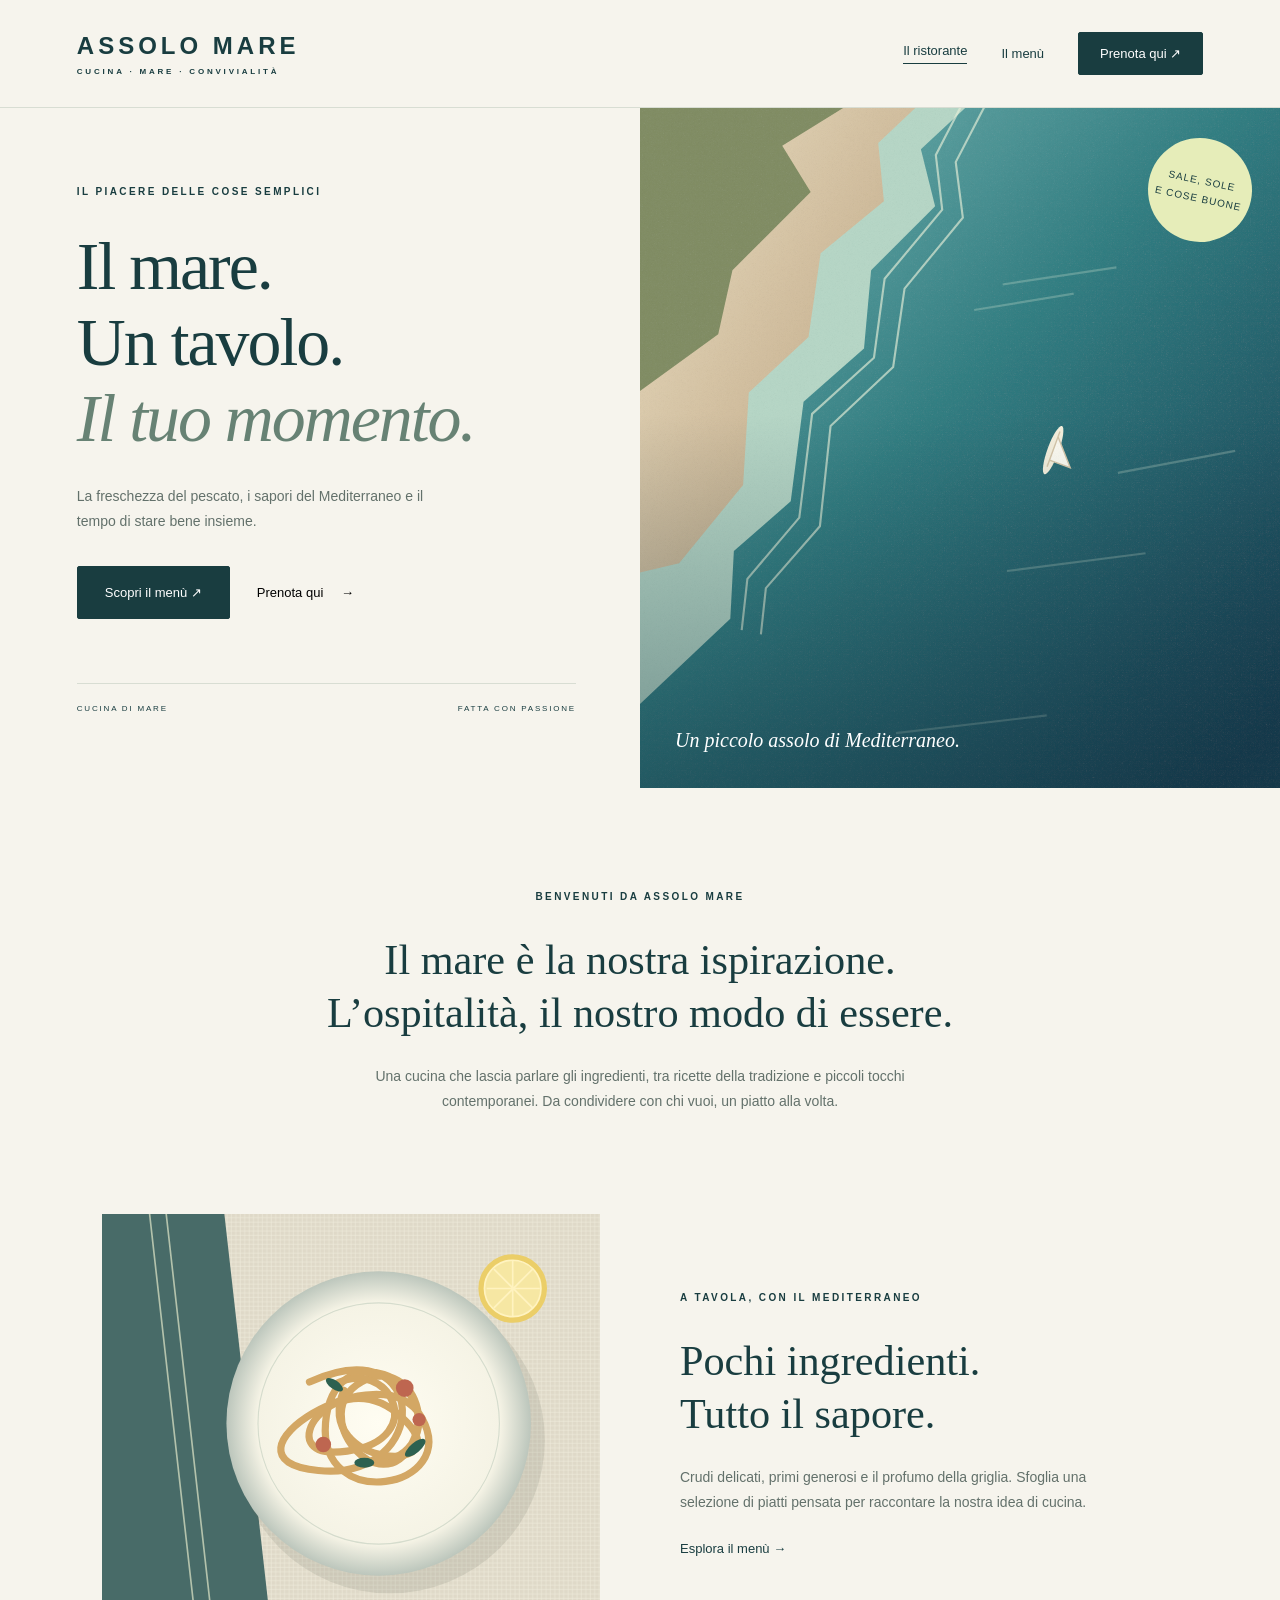
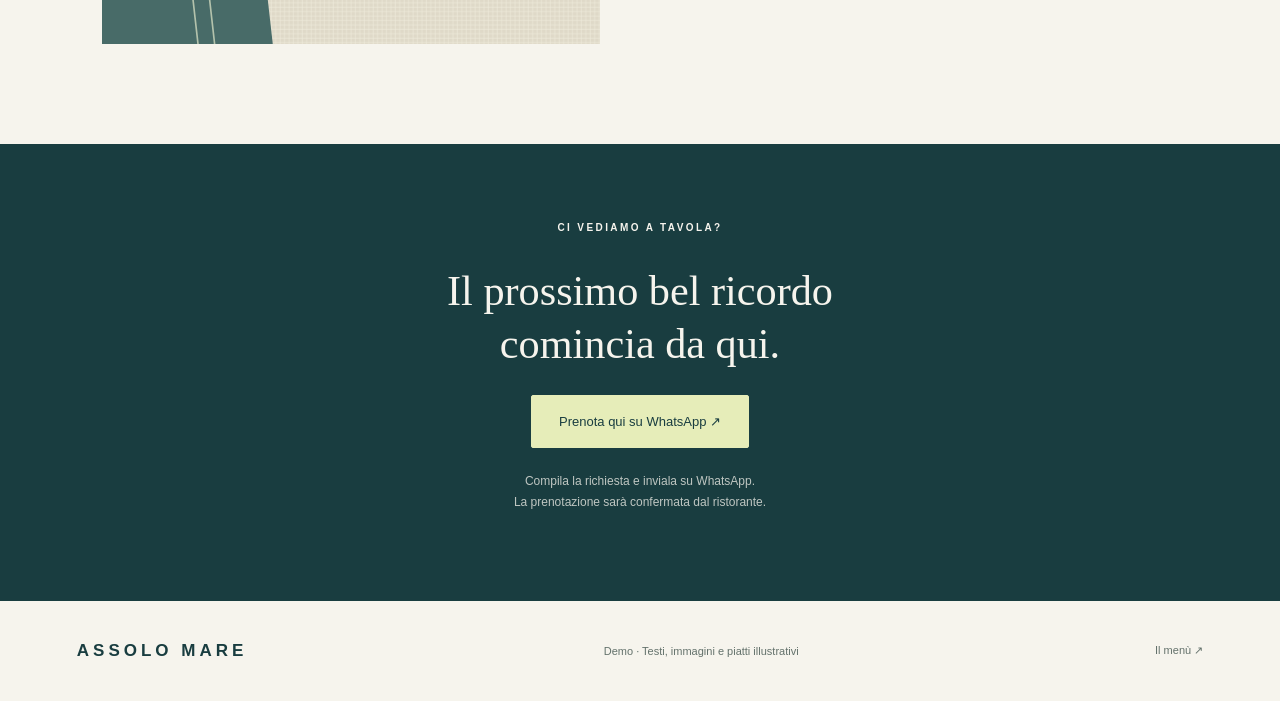
==== index.html @ 233ad866 "Create Assolo Mare restaurant demo with menu and booking form" ====
<!doctype html>
<html lang="it">
<head><meta charset="utf-8"><meta name="viewport" content="width=device-width,initial-scale=1"><title>Assolo Mare — Il mare, senza fretta</title><meta name="description" content="La demo di Assolo Mare: cucina di mare, menù e prenotazioni su WhatsApp."><link rel="stylesheet" href="style.css"><script src="app.js" defer></script></head>
<body>
<header><a class="brand" href="index.html">ASSOLO MARE<span>CUCINA · MARE · CONVIVIALITÀ</span></a><nav aria-label="Navigazione principale"><a href="index.html" aria-current="page">Il ristorante</a><a href="menu.html">Il menù</a><button class="button small" data-book>Prenota qui ↗</button></nav></header>
<main><section class="hero"><div class="hero-copy"><p class="eyebrow">IL PIACERE DELLE COSE SEMPLICI</p><h1>Il mare.<br>Un tavolo.<br><em>Il tuo momento.</em></h1><p>La freschezza del pescato, i sapori del Mediterraneo e il tempo di stare bene insieme.</p><div class="actions"><a class="button" href="menu.html">Scopri il menù ↗</a><button class="text-button" data-book>Prenota qui <span>→</span></button></div><div class="hero-foot"><span>CUCINA DI MARE</span><span>FATTA CON PASSIONE</span></div></div><div class="hero-image" role="img" aria-label="Scorcio del mare e della costa mediterranea"><span class="image-label">Un piccolo assolo di Mediterraneo.</span><div class="roundel">SALE, SOLE<br>E COSE BUONE</div></div></section>
<section class="intro"><p class="eyebrow">BENVENUTI DA ASSOLO MARE</p><h2>Il mare è la nostra ispirazione.<br>L’ospitalità, il nostro modo di essere.</h2><p>Una cucina che lascia parlare gli ingredienti, tra ricette della tradizione e piccoli tocchi contemporanei. Da condividere con chi vuoi, un piatto alla volta.</p></section>
<section class="feature"><div class="food-image" role="img" aria-label="Piatto di cucina mediterranea"></div><div><p class="eyebrow">A TAVOLA, CON IL MEDITERRANEO</p><h2>Pochi ingredienti.<br>Tutto il sapore.</h2><p>Crudi delicati, primi generosi e il profumo della griglia. Sfoglia una selezione di piatti pensata per raccontare la nostra idea di cucina.</p><a class="text-button" href="menu.html">Esplora il menù →</a></div></section>
<section class="booking-banner"><p class="eyebrow">CI VEDIAMO A TAVOLA?</p><h2>Il prossimo bel ricordo<br>comincia da qui.</h2><button class="button light" data-book>Prenota qui su WhatsApp ↗</button><p>Compila la richiesta e inviala su WhatsApp.<br>La prenotazione sarà confermata dal ristorante.</p></section></main>
<footer><a class="brand" href="index.html">ASSOLO MARE</a><span>Demo · Testi, immagini e piatti illustrativi</span><a href="menu.html">Il menù ↗</a></footer>
<dialog id="booking"><form id="booking-form"><button type="button" class="close" aria-label="Chiudi prenotazione">×</button><p class="eyebrow">UN TAVOLO PER TE</p><h2>Prenota il tuo momento.</h2><p>Prepara la richiesta: potrai rileggerla e inviarla su WhatsApp.</p><label>Nome<input name="name" autocomplete="given-name" required maxlength="80" placeholder="Come ti chiami?"></label><div class="form-row"><label>Data<input name="date" type="date" required></label><label>Ora<input name="time" type="time" required></label></div><label>Persone<select name="guests"><option>1</option><option selected>2</option><option>3</option><option>4</option><option>5</option><option>6</option><option>7</option><option>8</option><option>9</option><option>10</option><option>Più di 10</option></select></label><label>Note (facoltative)<textarea name="notes" maxlength="500" placeholder="Allergie, esigenze particolari…"></textarea></label><p id="booking-status" role="status"></p><button class="button" type="submit">Continua su WhatsApp ↗</button><p class="fine">La richiesta non conferma la prenotazione. Attendi la risposta del ristorante.</p></form></dialog>
</body></html>
---- style.css ----
:root{--paper:#f6f4ed;--ink:#193d40;--muted:#63716b;--line:#d8ddd3;--lime:#e6edb9}*{box-sizing:border-box}body{margin:0;background:var(--paper);color:var(--ink);font-family:'DM Sans',sans-serif}a{color:inherit;text-decoration:none}button,input,select,textarea{font:inherit}button,a,input,select,textarea{-webkit-tap-highlight-color:transparent}button{cursor:pointer}header{height:108px;padding:0 6%;display:flex;align-items:center;justify-content:space-between;border-bottom:1px solid var(--line)}.brand{font-size:24px;letter-spacing:4px;font-weight:600}.brand span{display:block;font-size:8px;letter-spacing:2.8px;margin-top:7px}nav{display:flex;gap:34px;align-items:center;font-size:13px}nav a[aria-current]{border-bottom:1px solid;padding-bottom:5px}.button{border:1px solid var(--ink);background:var(--ink);color:white;display:inline-flex;justify-content:center;align-items:center;padding:18px 27px;font-size:13px;border-radius:2px;gap:16px}.button:hover{background:#2c5556}.button.small{padding:13px 21px}.hero{display:grid;grid-template-columns:1fr 1fr;min-height:680px}.hero-copy{padding:75px 10% 25px 12%}.eyebrow{font-size:10px;letter-spacing:2.4px;font-weight:600;margin:0 0 28px}h1,h2,h3{font-family:'Playfair Display',Georgia,serif;font-weight:400}h1{font-size:clamp(48px,5.3vw,82px);line-height:1.12;letter-spacing:-2px;margin:0 0 27px}h1 em{font-weight:400;color:#678274}p{line-height:1.8}.hero-copy>p:not(.eyebrow){max-width:350px;color:var(--muted);font-size:14px}.actions{display:flex;align-items:center;gap:27px;margin-top:32px}.text-button{border:0;background:none;padding:12px 0;font-size:13px;display:inline-block}.text-button span{margin-left:14px}.hero-foot{display:flex;justify-content:space-between;border-top:1px solid var(--line);font-size:8px;letter-spacing:1.8px;padding-top:20px;margin-top:64px}.hero-image{position:relative;background:linear-gradient(0deg,#112f3c66,transparent 55%),url('assets/coast.svg') center/cover;min-height:600px}.image-label{position:absolute;bottom:36px;left:35px;color:white;font-family:Georgia,serif;font-style:italic;font-size:20px}.roundel{position:absolute;right:28px;top:30px;border-radius:50%;width:104px;height:104px;background:var(--lime);display:grid;place-content:center;text-align:center;transform:rotate(12deg);font-size:10px;line-height:1.8;letter-spacing:1px}.intro{text-align:center;padding:100px 20px;max-width:850px;margin:auto}h2{font-size:clamp(32px,3.3vw,47px);line-height:1.25;margin:0 0 24px}.intro>p:last-child{color:var(--muted);font-size:14px;max-width:600px;margin:auto}.feature{display:grid;grid-template-columns:1fr 1fr;gap:80px;align-items:center;padding:0 8% 100px}.food-image{height:430px;background:url('assets/table.svg') center/cover}.feature>div:last-child{max-width:420px}.feature p:not(.eyebrow){font-size:14px;color:var(--muted)}.booking-banner{background:var(--ink);color:var(--paper);text-align:center;padding:75px 20px}.light{background:var(--lime);color:var(--ink);border-color:var(--lime)}.light:hover{background:white}.booking-banner>p:last-child{font-size:12px;opacity:.75;margin-top:23px}footer{padding:40px 6%;display:flex;justify-content:space-between;align-items:center;gap:20px}footer .brand{font-size:17px}footer span,footer>a:last-child{font-size:11px;color:var(--muted)}dialog{border:0;background:var(--paper);color:var(--ink);padding:38px;width:min(540px,94vw);max-height:92vh;border-radius:5px}dialog::backdrop{background:#0b2529b8;backdrop-filter:blur(4px)}dialog h2{font-size:34px}dialog p{font-size:13px}dialog .eyebrow{margin-bottom:16px}.close{position:absolute;right:15px;top:10px;border:0;background:none;font-size:30px;color:var(--ink)}label{display:flex;flex-direction:column;gap:7px;font-size:12px;margin:15px 0}input,select,textarea{padding:12px;border:1px solid #bac7bf;background:#fff;color:var(--ink);border-radius:2px;width:100%;min-width:0}textarea{resize:vertical;min-height:70px}.form-row{display:grid;grid-template-columns:1fr 1fr;gap:15px}.fine{font-size:11px!important;color:var(--muted)}form>.button{width:100%}#booking-status{color:#805223}.menu-heading{text-align:center;padding:70px 20px 45px}.menu-heading h1{font-size:70px}.menu-heading p:last-child{font-size:13px;color:var(--muted)}.menu-tabs{display:flex;justify-content:center;gap:30px;flex-wrap:wrap;border-block:1px solid var(--line);padding:20px;font-size:12px}.menu-tabs a:hover{text-decoration:underline}.menu-list{max-width:850px;margin:auto;padding:40px 24px 70px}.menu-section{scroll-margin-top:25px;margin-bottom:46px}.menu-section h2{font-size:35px;padding-bottom:17px;border-bottom:1px solid var(--line)}.dish{display:grid;grid-template-columns:1fr auto;gap:10px 30px;margin:25px 0}.dish h3{font-size:23px;margin:0}.dish p{grid-column:1;font-size:12px;color:var(--muted);margin:0}.price{grid-column:2;grid-row:1;font-size:15px;padding-top:5px}.menu-note{border-top:1px solid var(--line);padding-top:20px;font-size:12px;color:var(--muted)}:focus-visible{outline:3px solid #a2b577;outline-offset:4px}@media(max-width:760px){header{height:90px;padding:0 5%}.brand{font-size:18px;letter-spacing:2px}.brand span{font-size:6px;letter-spacing:1.3px}nav{gap:17px}nav>a:first-child{display:none}.button.small{padding:11px 12px;font-size:11px}.hero{grid-template-columns:1fr}.hero-copy{padding:47px 7% 30px}h1{font-size:57px}.hero-image{min-height:410px}.hero-foot{margin-top:35px}.intro{padding:65px 7%}.feature{grid-template-columns:1fr;gap:30px;padding:0 7% 60px}.food-image{height:330px}.feature>div:last-child{max-width:none}.booking-banner{padding:60px 7%}footer{flex-wrap:wrap;padding:30px 7%}footer span{order:3;flex-basis:100%}.menu-heading{padding-top:50px}.menu-heading h1{font-size:53px}.menu-tabs{gap:22px}.actions{gap:20px}dialog{padding:30px 23px}}
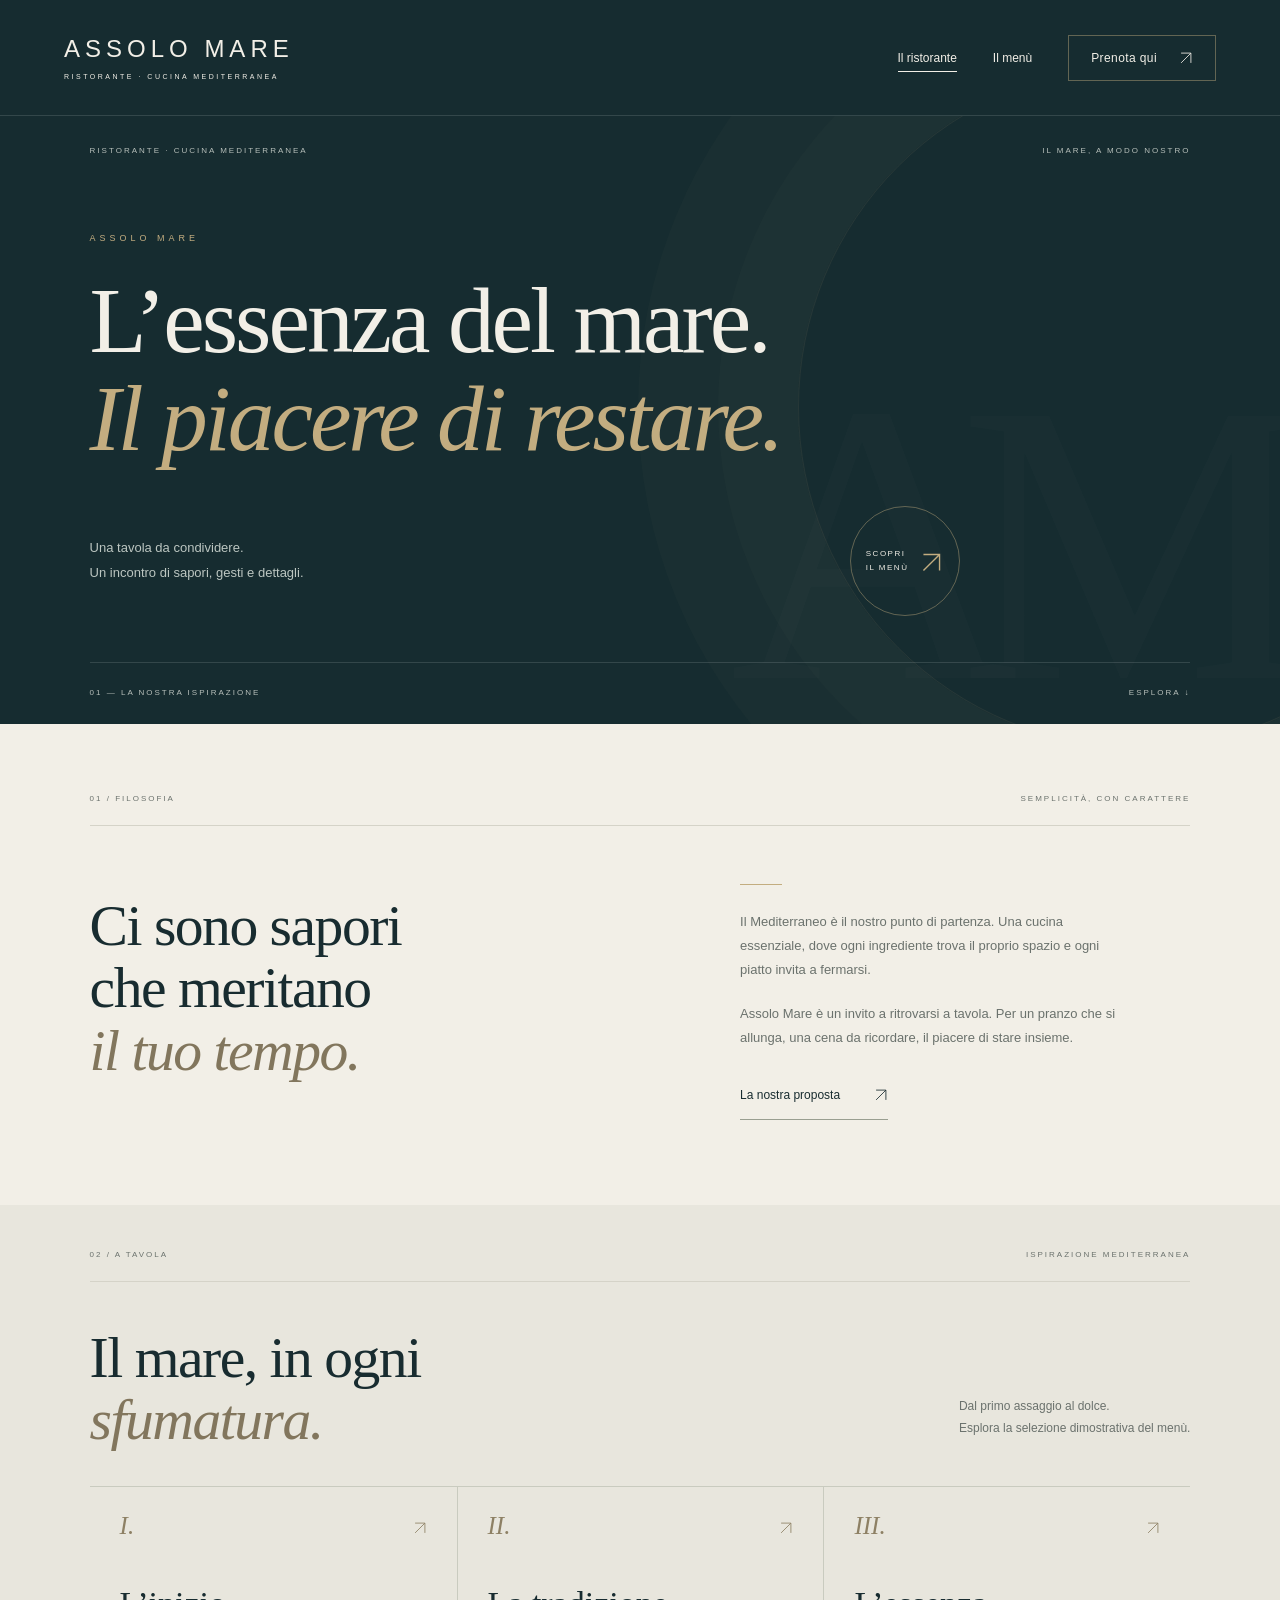
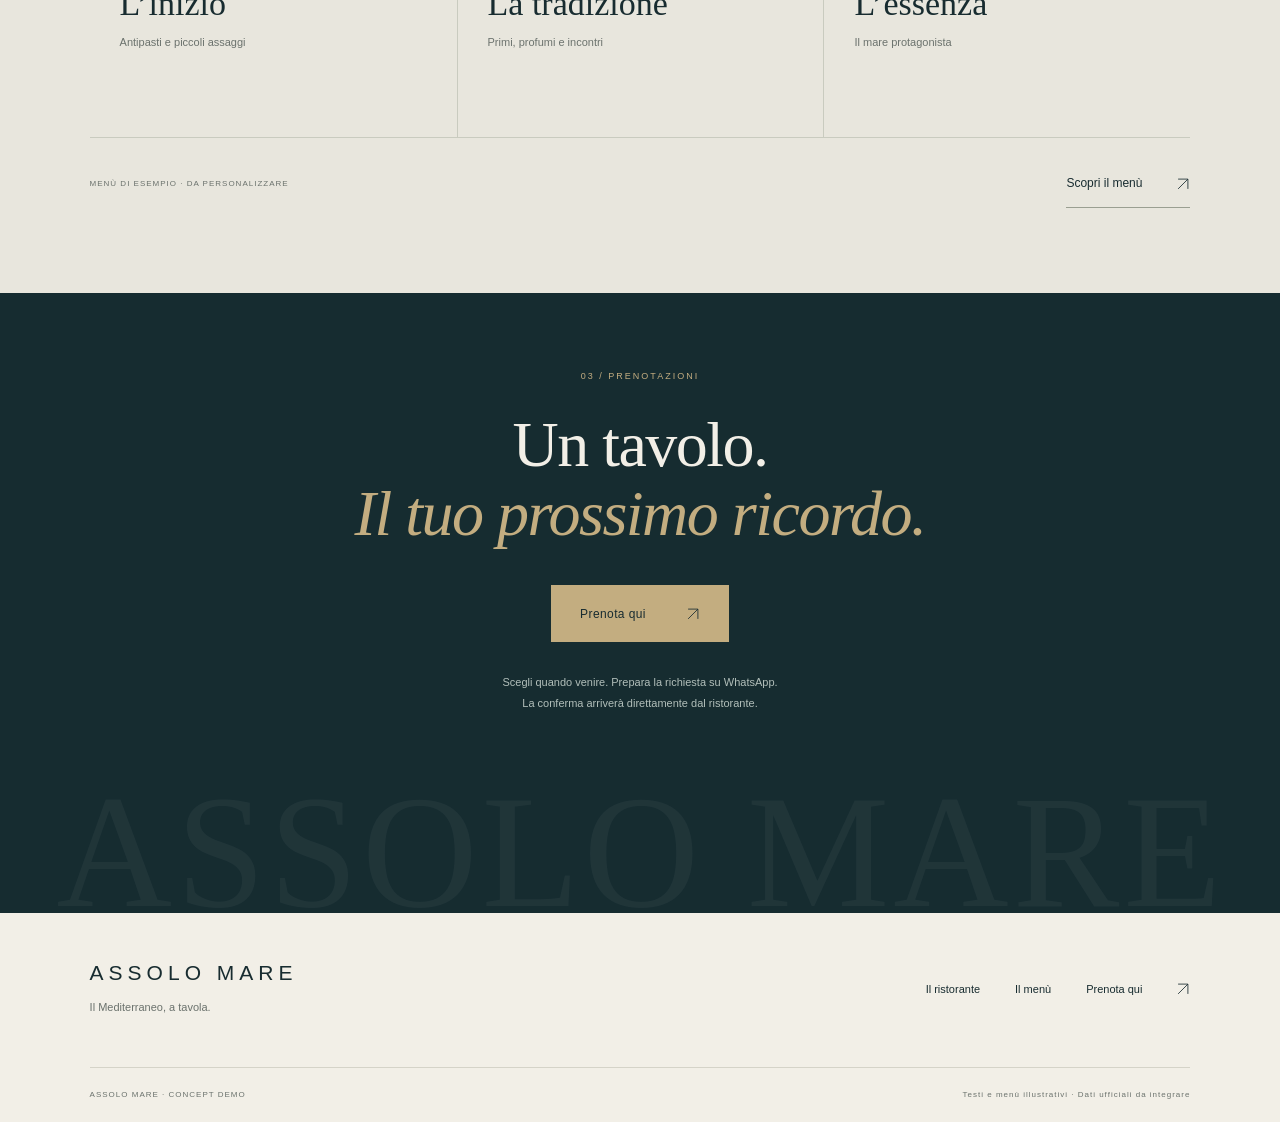
==== commit 044c203b: "Refine restaurant demo with editorial layout and accessible navigation" ====
--- a/index.html
+++ b/index.html
@@ -1,12 +1,14 @@
 <!doctype html>
 <html lang="it">
 <head><meta charset="utf-8"><meta name="viewport" content="width=device-width,initial-scale=1"><title>Assolo Mare — Il mare, senza fretta</title><meta name="description" content="La demo di Assolo Mare: cucina di mare, menù e prenotazioni su WhatsApp."><link rel="stylesheet" href="style.css"><script src="app.js" defer></script></head>
-<body>
-<header><a class="brand" href="index.html">ASSOLO MARE<span>CUCINA · MARE · CONVIVIALITÀ</span></a><nav aria-label="Navigazione principale"><a href="index.html" aria-current="page">Il ristorante</a><a href="menu.html">Il menù</a><button class="button small" data-book>Prenota qui ↗</button></nav></header>
-<main><section class="hero"><div class="hero-copy"><p class="eyebrow">IL PIACERE DELLE COSE SEMPLICI</p><h1>Il mare.<br>Un tavolo.<br><em>Il tuo momento.</em></h1><p>La freschezza del pescato, i sapori del Mediterraneo e il tempo di stare bene insieme.</p><div class="actions"><a class="button" href="menu.html">Scopri il menù ↗</a><button class="text-button" data-book>Prenota qui <span>→</span></button></div><div class="hero-foot"><span>CUCINA DI MARE</span><span>FATTA CON PASSIONE</span></div></div><div class="hero-image" role="img" aria-label="Scorcio del mare e della costa mediterranea"><span class="image-label">Un piccolo assolo di Mediterraneo.</span><div class="roundel">SALE, SOLE<br>E COSE BUONE</div></div></section>
-<section class="intro"><p class="eyebrow">BENVENUTI DA ASSOLO MARE</p><h2>Il mare è la nostra ispirazione.<br>L’ospitalità, il nostro modo di essere.</h2><p>Una cucina che lascia parlare gli ingredienti, tra ricette della tradizione e piccoli tocchi contemporanei. Da condividere con chi vuoi, un piatto alla volta.</p></section>
-<section class="feature"><div class="food-image" role="img" aria-label="Piatto di cucina mediterranea"></div><div><p class="eyebrow">A TAVOLA, CON IL MEDITERRANEO</p><h2>Pochi ingredienti.<br>Tutto il sapore.</h2><p>Crudi delicati, primi generosi e il profumo della griglia. Sfoglia una selezione di piatti pensata per raccontare la nostra idea di cucina.</p><a class="text-button" href="menu.html">Esplora il menù →</a></div></section>
-<section class="booking-banner"><p class="eyebrow">CI VEDIAMO A TAVOLA?</p><h2>Il prossimo bel ricordo<br>comincia da qui.</h2><button class="button light" data-book>Prenota qui su WhatsApp ↗</button><p>Compila la richiesta e inviala su WhatsApp.<br>La prenotazione sarà confermata dal ristorante.</p></section></main>
-<footer><a class="brand" href="index.html">ASSOLO MARE</a><span>Demo · Testi, immagini e piatti illustrativi</span><a href="menu.html">Il menù ↗</a></footer>
-<dialog id="booking"><form id="booking-form"><button type="button" class="close" aria-label="Chiudi prenotazione">×</button><p class="eyebrow">UN TAVOLO PER TE</p><h2>Prenota il tuo momento.</h2><p>Prepara la richiesta: potrai rileggerla e inviarla su WhatsApp.</p><label>Nome<input name="name" autocomplete="given-name" required maxlength="80" placeholder="Come ti chiami?"></label><div class="form-row"><label>Data<input name="date" type="date" required></label><label>Ora<input name="time" type="time" required></label></div><label>Persone<select name="guests"><option>1</option><option selected>2</option><option>3</option><option>4</option><option>5</option><option>6</option><option>7</option><option>8</option><option>9</option><option>10</option><option>Più di 10</option></select></label><label>Note (facoltative)<textarea name="notes" maxlength="500" placeholder="Allergie, esigenze particolari…"></textarea></label><p id="booking-status" role="status"></p><button class="button" type="submit">Continua su WhatsApp ↗</button><p class="fine">La richiesta non conferma la prenotazione. Attendi la risposta del ristorante.</p></form></dialog>
+<body class="home-page"><a class="skip-link" href="#contenuto">Salta al contenuto</a>
+<header><a class="brand" href="index.html">ASSOLO MARE<span>RISTORANTE · CUCINA MEDITERRANEA</span></a><nav aria-label="Navigazione principale"><a href="index.html" aria-current="page">Il ristorante</a><a href="menu.html">Il menù</a><button class="button small" data-book>Prenota qui <svg class="icon-arrow" viewBox="0 0 20 20" aria-hidden="true"><path d="M3 17 17 3M3 3h14v14"/></svg></button></nav></header>
+<main id="contenuto">
+<section class="hero"><div class="hero-top"><span>RISTORANTE · CUCINA MEDITERRANEA</span><span>IL MARE, A MODO NOSTRO</span></div><div class="hero-copy"><p class="eyebrow">ASSOLO MARE</p><h1>L’essenza del mare.<br><em>Il piacere di restare.</em></h1><div class="hero-bottom"><p>Una tavola da condividere.<br>Un incontro di sapori, gesti e dettagli.</p><a class="circle-link" href="menu.html" aria-label="Scopri il menù"><span>SCOPRI<br>IL MENÙ</span><span aria-hidden="true"><svg class="icon-arrow" viewBox="0 0 20 20" aria-hidden="true"><path d="M3 17 17 3M3 3h14v14"/></svg></span></a></div></div><div class="hero-foot"><span>01 — LA NOSTRA ISPIRAZIONE</span><a href="#filosofia">ESPLORA ↓</a></div><span class="hero-watermark" aria-hidden="true">AM</span></section>
+<section class="intro" id="filosofia"><div class="section-label"><span>01 / FILOSOFIA</span><span>SEMPLICITÀ, CON CARATTERE</span></div><div class="intro-grid"><h2>Ci sono sapori<br>che meritano<br><em>il tuo tempo.</em></h2><div class="intro-text"><span class="line-mark" aria-hidden="true"></span><p>Il Mediterraneo è il nostro punto di partenza. Una cucina essenziale, dove ogni ingrediente trova il proprio spazio e ogni piatto invita a fermarsi.</p><p>Assolo Mare è un invito a ritrovarsi a tavola. Per un pranzo che si allunga, una cena da ricordare, il piacere di stare insieme.</p><a class="text-button" href="menu.html">La nostra proposta <span aria-hidden="true"><svg class="icon-arrow" viewBox="0 0 20 20" aria-hidden="true"><path d="M3 17 17 3M3 3h14v14"/></svg></span></a></div></div></section>
+<section class="menu-teaser"><div class="section-label"><span>02 / A TAVOLA</span><span>ISPIRAZIONE MEDITERRANEA</span></div><div class="teaser-heading"><h2>Il mare, in ogni<br><em>sfumatura.</em></h2><p>Dal primo assaggio al dolce.<br>Esplora la selezione dimostrativa del menù.</p></div><div class="menu-cards"><a href="menu.html#antipasti"><span class="card-number">I.</span><div><h3>L’inizio</h3><p>Antipasti e piccoli assaggi</p></div><span class="card-arrow"><svg class="icon-arrow" viewBox="0 0 20 20" aria-hidden="true"><path d="M3 17 17 3M3 3h14v14"/></svg></span></a><a href="menu.html#primi"><span class="card-number">II.</span><div><h3>La tradizione</h3><p>Primi, profumi e incontri</p></div><span class="card-arrow"><svg class="icon-arrow" viewBox="0 0 20 20" aria-hidden="true"><path d="M3 17 17 3M3 3h14v14"/></svg></span></a><a href="menu.html#secondi"><span class="card-number">III.</span><div><h3>L’essenza</h3><p>Il mare protagonista</p></div><span class="card-arrow"><svg class="icon-arrow" viewBox="0 0 20 20" aria-hidden="true"><path d="M3 17 17 3M3 3h14v14"/></svg></span></a></div><div class="teaser-bottom"><span>MENÙ DI ESEMPIO · DA PERSONALIZZARE</span><a class="text-button" href="menu.html">Scopri il menù <span aria-hidden="true"><svg class="icon-arrow" viewBox="0 0 20 20" aria-hidden="true"><path d="M3 17 17 3M3 3h14v14"/></svg></span></a></div></section>
+<section class="booking-banner"><p class="eyebrow">03 / PRENOTAZIONI</p><h2>Un tavolo.<br><em>Il tuo prossimo ricordo.</em></h2><button class="button light" data-book>Prenota qui <span aria-hidden="true"><svg class="icon-arrow" viewBox="0 0 20 20" aria-hidden="true"><path d="M3 17 17 3M3 3h14v14"/></svg></span></button><p>Scegli quando venire. Prepara la richiesta su WhatsApp.<br>La conferma arriverà direttamente dal ristorante.</p><span class="booking-wordmark" aria-hidden="true">ASSOLO MARE</span></section>
+</main>
+<footer><div><a class="brand" href="index.html">ASSOLO MARE</a><p>Il Mediterraneo, a tavola.</p></div><div class="footer-links"><a href="index.html">Il ristorante</a><a href="menu.html">Il menù</a><button class="text-button" data-book>Prenota qui <svg class="icon-arrow" viewBox="0 0 20 20" aria-hidden="true"><path d="M3 17 17 3M3 3h14v14"/></svg></button></div><div class="footer-bottom"><span>ASSOLO MARE · CONCEPT DEMO</span><span>Testi e menù illustrativi · Dati ufficiali da integrare</span></div></footer>
+<dialog id="booking" aria-labelledby="booking-title"><form id="booking-form"><button type="button" class="close" aria-label="Chiudi prenotazione">×</button><p class="eyebrow">UN TAVOLO PER TE</p><h2 id="booking-title">Il tuo tavolo,<br><em>ti aspetta.</em></h2><p>Prepara la richiesta: potrai rileggerla e inviarla su WhatsApp.</p><label>Nome<input name="name" autocomplete="given-name" required maxlength="80" placeholder="Come ti chiami?"></label><div class="form-row"><label>Data<input name="date" type="date" required></label><label>Ora<input name="time" type="time" required></label></div><label>Persone<select name="guests"><option>1</option><option selected>2</option><option>3</option><option>4</option><option>5</option><option>6</option><option>7</option><option>8</option><option>9</option><option>10</option><option>Più di 10</option></select></label><label>Note (facoltative)<textarea name="notes" maxlength="500" placeholder="Allergie, esigenze particolari…"></textarea></label><p id="booking-status" role="status"></p><button class="button" type="submit">Continua su WhatsApp <svg class="icon-arrow" viewBox="0 0 20 20" aria-hidden="true"><path d="M3 17 17 3M3 3h14v14"/></svg></button><p class="fine">La richiesta non conferma la prenotazione. Attendi la risposta del ristorante.</p></form></dialog>
 </body></html>
--- a/style.css
+++ b/style.css
@@ -1 +1,3 @@
-:root{--paper:#f6f4ed;--ink:#193d40;--muted:#63716b;--line:#d8ddd3;--lime:#e6edb9}*{box-sizing:border-box}body{margin:0;background:var(--paper);color:var(--ink);font-family:'DM Sans',sans-serif}a{color:inherit;text-decoration:none}button,input,select,textarea{font:inherit}button,a,input,select,textarea{-webkit-tap-highlight-color:transparent}button{cursor:pointer}header{height:108px;padding:0 6%;display:flex;align-items:center;justify-content:space-between;border-bottom:1px solid var(--line)}.brand{font-size:24px;letter-spacing:4px;font-weight:600}.brand span{display:block;font-size:8px;letter-spacing:2.8px;margin-top:7px}nav{display:flex;gap:34px;align-items:center;font-size:13px}nav a[aria-current]{border-bottom:1px solid;padding-bottom:5px}.button{border:1px solid var(--ink);background:var(--ink);color:white;display:inline-flex;justify-content:center;align-items:center;padding:18px 27px;font-size:13px;border-radius:2px;gap:16px}.button:hover{background:#2c5556}.button.small{padding:13px 21px}.hero{display:grid;grid-template-columns:1fr 1fr;min-height:680px}.hero-copy{padding:75px 10% 25px 12%}.eyebrow{font-size:10px;letter-spacing:2.4px;font-weight:600;margin:0 0 28px}h1,h2,h3{font-family:'Playfair Display',Georgia,serif;font-weight:400}h1{font-size:clamp(48px,5.3vw,82px);line-height:1.12;letter-spacing:-2px;margin:0 0 27px}h1 em{font-weight:400;color:#678274}p{line-height:1.8}.hero-copy>p:not(.eyebrow){max-width:350px;color:var(--muted);font-size:14px}.actions{display:flex;align-items:center;gap:27px;margin-top:32px}.text-button{border:0;background:none;padding:12px 0;font-size:13px;display:inline-block}.text-button span{margin-left:14px}.hero-foot{display:flex;justify-content:space-between;border-top:1px solid var(--line);font-size:8px;letter-spacing:1.8px;padding-top:20px;margin-top:64px}.hero-image{position:relative;background:linear-gradient(0deg,#112f3c66,transparent 55%),url('assets/coast.svg') center/cover;min-height:600px}.image-label{position:absolute;bottom:36px;left:35px;color:white;font-family:Georgia,serif;font-style:italic;font-size:20px}.roundel{position:absolute;right:28px;top:30px;border-radius:50%;width:104px;height:104px;background:var(--lime);display:grid;place-content:center;text-align:center;transform:rotate(12deg);font-size:10px;line-height:1.8;letter-spacing:1px}.intro{text-align:center;padding:100px 20px;max-width:850px;margin:auto}h2{font-size:clamp(32px,3.3vw,47px);line-height:1.25;margin:0 0 24px}.intro>p:last-child{color:var(--muted);font-size:14px;max-width:600px;margin:auto}.feature{display:grid;grid-template-columns:1fr 1fr;gap:80px;align-items:center;padding:0 8% 100px}.food-image{height:430px;background:url('assets/table.svg') center/cover}.feature>div:last-child{max-width:420px}.feature p:not(.eyebrow){font-size:14px;color:var(--muted)}.booking-banner{background:var(--ink);color:var(--paper);text-align:center;padding:75px 20px}.light{background:var(--lime);color:var(--ink);border-color:var(--lime)}.light:hover{background:white}.booking-banner>p:last-child{font-size:12px;opacity:.75;margin-top:23px}footer{padding:40px 6%;display:flex;justify-content:space-between;align-items:center;gap:20px}footer .brand{font-size:17px}footer span,footer>a:last-child{font-size:11px;color:var(--muted)}dialog{border:0;background:var(--paper);color:var(--ink);padding:38px;width:min(540px,94vw);max-height:92vh;border-radius:5px}dialog::backdrop{background:#0b2529b8;backdrop-filter:blur(4px)}dialog h2{font-size:34px}dialog p{font-size:13px}dialog .eyebrow{margin-bottom:16px}.close{position:absolute;right:15px;top:10px;border:0;background:none;font-size:30px;color:var(--ink)}label{display:flex;flex-direction:column;gap:7px;font-size:12px;margin:15px 0}input,select,textarea{padding:12px;border:1px solid #bac7bf;background:#fff;color:var(--ink);border-radius:2px;width:100%;min-width:0}textarea{resize:vertical;min-height:70px}.form-row{display:grid;grid-template-columns:1fr 1fr;gap:15px}.fine{font-size:11px!important;color:var(--muted)}form>.button{width:100%}#booking-status{color:#805223}.menu-heading{text-align:center;padding:70px 20px 45px}.menu-heading h1{font-size:70px}.menu-heading p:last-child{font-size:13px;color:var(--muted)}.menu-tabs{display:flex;justify-content:center;gap:30px;flex-wrap:wrap;border-block:1px solid var(--line);padding:20px;font-size:12px}.menu-tabs a:hover{text-decoration:underline}.menu-list{max-width:850px;margin:auto;padding:40px 24px 70px}.menu-section{scroll-margin-top:25px;margin-bottom:46px}.menu-section h2{font-size:35px;padding-bottom:17px;border-bottom:1px solid var(--line)}.dish{display:grid;grid-template-columns:1fr auto;gap:10px 30px;margin:25px 0}.dish h3{font-size:23px;margin:0}.dish p{grid-column:1;font-size:12px;color:var(--muted);margin:0}.price{grid-column:2;grid-row:1;font-size:15px;padding-top:5px}.menu-note{border-top:1px solid var(--line);padding-top:20px;font-size:12px;color:var(--muted)}:focus-visible{outline:3px solid #a2b577;outline-offset:4px}@media(max-width:760px){header{height:90px;padding:0 5%}.brand{font-size:18px;letter-spacing:2px}.brand span{font-size:6px;letter-spacing:1.3px}nav{gap:17px}nav>a:first-child{display:none}.button.small{padding:11px 12px;font-size:11px}.hero{grid-template-columns:1fr}.hero-copy{padding:47px 7% 30px}h1{font-size:57px}.hero-image{min-height:410px}.hero-foot{margin-top:35px}.intro{padding:65px 7%}.feature{grid-template-columns:1fr;gap:30px;padding:0 7% 60px}.food-image{height:330px}.feature>div:last-child{max-width:none}.booking-banner{padding:60px 7%}footer{flex-wrap:wrap;padding:30px 7%}footer span{order:3;flex-basis:100%}.menu-heading{padding-top:50px}.menu-heading h1{font-size:53px}.menu-tabs{gap:22px}.actions{gap:20px}dialog{padding:30px 23px}}
+:root{--paper:#f2efe7;--ink:#182c30;--muted:#6b726d;--line:#d5d3c8;--gold:#c3ad80;--serif:Didot,'Bodoni MT','Times New Roman',serif;--sans:Arial,Helvetica,sans-serif}*{box-sizing:border-box}html{scroll-behavior:smooth;scroll-padding-top:30px}body{margin:0;background:var(--paper);color:var(--ink);font-family:var(--sans);-webkit-font-smoothing:antialiased}a{color:inherit;text-decoration:none}button,input,select,textarea{font:inherit}button{cursor:pointer}button,a{touch-action:manipulation}header{height:116px;margin:0 5%;display:flex;align-items:center;justify-content:space-between;border-bottom:1px solid var(--line)}.brand{font-size:24px;letter-spacing:5px;font-weight:400}.brand span{display:block;font-size:7px;letter-spacing:2.5px;margin-top:10px}nav{display:flex;align-items:center;gap:36px;font-size:12px}nav>a{position:relative;padding:9px 0}nav>a:after{content:'';position:absolute;bottom:2px;left:0;width:0;height:1px;background:currentColor;transition:width .2s}nav>a:hover:after,nav>a[aria-current]:after{width:100%}.button{border:1px solid var(--ink);color:var(--paper);background:var(--ink);display:inline-flex;justify-content:space-between;align-items:center;gap:40px;padding:20px 28px;font-size:12px;letter-spacing:.4px;transition:background .2s,color .2s}.button:hover{background:#344c4f}.button.small{padding:15px 22px;gap:22px}.eyebrow,.section-label,.hero-top,.hero-foot{font-size:9px;font-weight:400;letter-spacing:2px}.eyebrow{margin:0 0 25px}h1,h2,h3,p{margin-top:0}h1,h2,h3{font-family:var(--serif);font-weight:400}h1 em,h2 em{font-weight:400}p{line-height:1.85}button span{pointer-events:none}.home-page header{background:#162c30;color:var(--paper);margin:0;padding:0 5%;border-color:#ffffff20}.home-page header .button{border-color:#c3ad8070;background:transparent;color:var(--paper)}.home-page header .button:hover{background:var(--gold);color:var(--ink)}.hero{position:relative;overflow:hidden;background:#162c30;color:var(--paper);padding:30px 7% 27px;isolation:isolate}.hero:after{content:'';position:absolute;width:680px;height:680px;right:-200px;top:-50px;border-radius:50%;border:1px solid #c3ad8018;box-shadow:0 0 0 80px #c3ad8005,0 0 0 160px #c3ad8005;z-index:-1}.hero-top,.hero-foot{display:flex;justify-content:space-between;color:#b7bfba;font-size:8px}.hero-copy{position:relative;z-index:1;max-width:1180px;margin:75px auto 46px}.hero-copy .eyebrow{color:var(--gold);letter-spacing:4px}h1{font-size:clamp(58px,7.3vw,112px);line-height:1.05;letter-spacing:-3px;margin-bottom:38px}h1 em{color:var(--gold)}.hero-bottom{display:flex;justify-content:space-between;align-items:center;max-width:870px}.hero-bottom p{font-size:13px;color:#bcc6c1;line-height:1.9;margin:0}.circle-link{width:110px;height:110px;border:1px solid #c3ad8070;border-radius:50%;display:flex;align-items:center;justify-content:center;gap:12px;transition:background .2s,color .2s}.circle-link>span:first-child{font-size:8px;letter-spacing:1.5px;line-height:1.7}.circle-link>span:last-child{font-size:23px;color:var(--gold)}.circle-link:hover{background:#ffffff0a}.hero-foot{border-top:1px solid #ffffff20;padding-top:25px}.hero-watermark{position:absolute;right:2%;bottom:-20px;font-family:var(--serif);font-size:400px;line-height:1;letter-spacing:-60px;color:#ffffff03;pointer-events:none;z-index:-1}.intro,.menu-teaser{padding:70px 7% 85px}.section-label{display:flex;justify-content:space-between;border-bottom:1px solid var(--line);padding-bottom:22px;color:var(--muted);font-size:8px}.intro-grid{display:grid;grid-template-columns:1.2fr 1fr;gap:10%;align-items:center;padding-top:58px}h2{font-size:clamp(42px,4.5vw,68px);line-height:1.08;letter-spacing:-1.5px;margin-bottom:27px}h2 em{color:#82765d}.intro-text{max-width:390px}.intro-text p{font-size:13px;color:var(--muted);margin-bottom:20px}.line-mark{display:block;width:42px;height:1px;background:var(--gold);margin-bottom:25px}.text-button{display:inline-flex;align-items:center;justify-content:space-between;gap:34px;border:0;border-bottom:1px solid #9a9f91;background:none;padding:14px 0;color:var(--ink);font-size:12px;transition:gap .2s}.text-button:hover{gap:45px}.text-button span{font-size:18px}.menu-teaser{background:#e8e6dd;padding-top:45px}.teaser-heading{display:flex;align-items:flex-end;justify-content:space-between;margin:45px 0 35px}.teaser-heading h2{margin:0}.teaser-heading>p{font-size:12px;color:var(--muted);max-width:260px}.menu-cards{display:grid;grid-template-columns:repeat(3,1fr);border-block:1px solid #c9cbbf}.menu-cards>a{min-height:250px;padding:25px 30px;display:flex;flex-direction:column;position:relative;transition:background .2s}.menu-cards>a+a{border-left:1px solid #c9cbbf}.menu-cards>a:hover{background:#f2efe7}.card-number{font-family:var(--serif);font-style:italic;color:#8d8064;font-size:25px}.menu-cards h3{font-size:34px;margin:45px 0 9px}.menu-cards p{font-size:11px;color:var(--muted);margin:0}.card-arrow{position:absolute;right:30px;top:29px;color:#8d8064;font-size:19px}.teaser-bottom{display:flex;align-items:center;justify-content:space-between;margin-top:20px}.teaser-bottom>span{font-size:8px;letter-spacing:1px;color:var(--muted)}.booking-banner{text-align:center;background:#162c30;color:var(--paper);padding:75px 7% 0;overflow:hidden}.booking-banner>.eyebrow{color:var(--gold)}.booking-banner h2{font-size:clamp(43px,5vw,75px)}.booking-banner h2 em{color:var(--gold)}.light{background:var(--gold);color:var(--ink);border-color:var(--gold);margin:10px 0}.light:hover{background:var(--paper)}.booking-banner>p:last-of-type{font-size:11px;color:#b2bfba;margin:20px 0 45px;line-height:1.9}.booking-wordmark{display:block;font-size:clamp(35px,12.5vw,190px);letter-spacing:.025em;line-height:.85;white-space:nowrap;color:#ffffff0b;margin:70px -3% -7px;font-family:var(--serif)}footer{padding:48px 7% 23px;display:flex;flex-wrap:wrap;justify-content:space-between;align-items:center;gap:25px}footer .brand{font-size:21px}footer p{font-size:11px;color:var(--muted);margin:12px 0 0}.footer-links{display:flex;align-items:center;gap:35px;font-size:11px}.footer-links .text-button{font-size:11px;border:0;padding:0}.footer-bottom{flex-basis:100%;display:flex;justify-content:space-between;border-top:1px solid var(--line);padding-top:22px;margin-top:25px;font-size:8px;letter-spacing:1px;color:var(--muted)}.menu-heading{padding:75px 7% 55px;text-align:center}.menu-heading h1{font-size:clamp(60px,7vw,100px);margin-bottom:23px}.menu-heading>p:last-child{font-size:11px;color:var(--muted)}.menu-tabs{justify-content:center;gap:45px;padding:17px 20px;border-block:1px solid var(--line);font-size:11px}.menu-list{max-width:1000px;padding:55px 35px 65px;margin:auto;counter-reset:section}.menu-section{display:grid;grid-template-columns:1fr 1.6fr;column-gap:65px;margin:0 0 50px;border-bottom:1px solid var(--line);padding-bottom:25px;counter-increment:section;scroll-margin-top:35px}.menu-section h2{grid-column:1;grid-row:1 / span 6;font-size:36px;letter-spacing:-.5px}.menu-section h2:before{content:'0' counter(section) ' /';display:block;font-family:var(--sans);font-size:9px;letter-spacing:1px;color:#9b8967;margin-bottom:22px}.dish{grid-column:2;display:grid;grid-template-columns:1fr auto;gap:9px 20px;margin-bottom:26px;padding-bottom:15px}.dish h3{font-size:23px;margin:0}.price{grid-column:2;grid-row:1;font-size:12px;padding-top:5px;color:#796e57}.dish p{font-size:11px;color:var(--muted);margin:0;grid-column:1}.menu-note{font-size:11px;color:var(--muted);line-height:1.8;max-width:640px;margin:0 auto}.menu-page .booking-banner{padding-bottom:30px}.menu-page .booking-banner h2{font-size:56px}dialog{border:1px solid var(--line);padding:38px;width:min(535px,94vw);max-height:92dvh;background:var(--paper);color:var(--ink)}dialog::backdrop{background:#071a20b8;backdrop-filter:blur(6px)}dialog h2{font-size:43px}dialog .eyebrow{font-size:8px;margin-bottom:20px}dialog p{font-size:12px;color:var(--muted)}.close{position:absolute;right:14px;top:8px;font-size:29px;border:0;background:none;color:var(--ink);padding:5px 9px}.form-row{display:grid;grid-template-columns:1fr 1fr;gap:16px}label{display:flex;flex-direction:column;gap:8px;font-size:11px;margin:15px 0}input,select,textarea{min-width:0;width:100%;border:1px solid #c9ccbf;background:#faf9f4;padding:12px;color:var(--ink);border-radius:0}textarea{resize:vertical;min-height:65px}.fine{font-size:10px!important;margin-bottom:0}form>.button{width:100%;justify-content:center}#booking-status{color:#786039;font-size:11px}.skip-link{position:fixed;top:-90px;left:20px;background:var(--paper);color:var(--ink);padding:15px;z-index:20}.skip-link:focus{top:10px}:focus-visible{outline:2px solid #ae8b44;outline-offset:5px}@media(min-width:1600px){.hero-copy{max-width:none}}@media(max-width:760px){header{height:90px}.brand{font-size:19px;letter-spacing:3px}.brand span{font-size:6px;letter-spacing:1.2px}nav{gap:18px;font-size:11px}header nav>a:first-child{display:none}.button.small{padding:12px 14px;font-size:10px}.hero{padding:24px 6%}.hero-top{font-size:7px;letter-spacing:1px}.hero-top>span:last-child{display:none}.hero-copy{margin:65px 0 40px}.hero-copy .eyebrow{font-size:8px}h1{font-size:clamp(42px,7.5vw,58px);letter-spacing:-1.5px;line-height:1.12;margin-bottom:30px}.hero-bottom{gap:15px}.hero-bottom p{font-size:11px}.circle-link{width:85px;height:85px;flex-shrink:0;gap:8px}.circle-link>span:first-child{font-size:7px}.hero-foot{font-size:7px;letter-spacing:1px}.hero-watermark{font-size:280px}.intro,.menu-teaser{padding:42px 6% 50px}.section-label{font-size:7px;letter-spacing:1.1px;gap:20px;line-height:1.7}.section-label>span:last-child{text-align:right}.intro-grid{grid-template-columns:1fr;gap:20px;padding-top:35px}h2{font-size:43px}.intro-text{max-width:100%}.intro-text p{font-size:12px}.teaser-heading{align-items:start;flex-direction:column;gap:10px;margin:35px 0 25px}.teaser-heading h2{font-size:44px}.menu-cards{grid-template-columns:1fr}.menu-cards>a{min-height:140px;padding:22px 20px;display:grid;grid-template-columns:45px 1fr;align-items:center}.menu-cards>a+a{border-left:0;border-top:1px solid #c9cbbf}.menu-cards h3{margin:0 0 10px;font-size:31px}.card-number{align-self:start;font-size:20px}.card-arrow{top:25px;right:20px}.teaser-bottom{align-items:start;gap:15px}.teaser-bottom>span{font-size:7px;line-height:1.8;max-width:125px;padding-top:16px}.text-button{font-size:11px;gap:20px}.booking-banner{padding:55px 6% 0}.booking-banner h2{font-size:43px}.booking-wordmark{font-size:12vw;margin-top:50px}.booking-banner>p:last-of-type{font-size:10px}.footer-links{gap:25px;font-size:10px}.footer-bottom{flex-direction:column;gap:12px;font-size:7px;line-height:1.7}footer{padding:35px 6% 20px}.menu-heading{padding:50px 6% 35px}.menu-heading h1{font-size:58px}.menu-tabs{gap:25px;position:sticky;top:0;background:var(--paper);z-index:2}.menu-list{padding:38px 6%}.menu-section{grid-template-columns:1fr;gap:0;margin-bottom:35px;scroll-margin-top:80px}.menu-section h2{grid-column:1;grid-row:auto;font-size:33px;margin-bottom:28px}.menu-section h2:before{display:inline;margin-right:12px}.dish{grid-column:1;margin-bottom:20px}.dish h3{font-size:22px}.dish p{font-size:10px}.menu-page .booking-banner h2{font-size:40px}dialog{padding:30px 24px}dialog h2{font-size:36px}.form-row{gap:12px}}@media(prefers-reduced-motion:reduce){html{scroll-behavior:auto}*{transition:none!important}}
+
+.icon-arrow{width:14px;height:14px;display:inline-block;vertical-align:middle;flex-shrink:0;fill:none;stroke:currentColor;stroke-width:1.2}.circle-link .icon-arrow{width:23px;height:23px}
